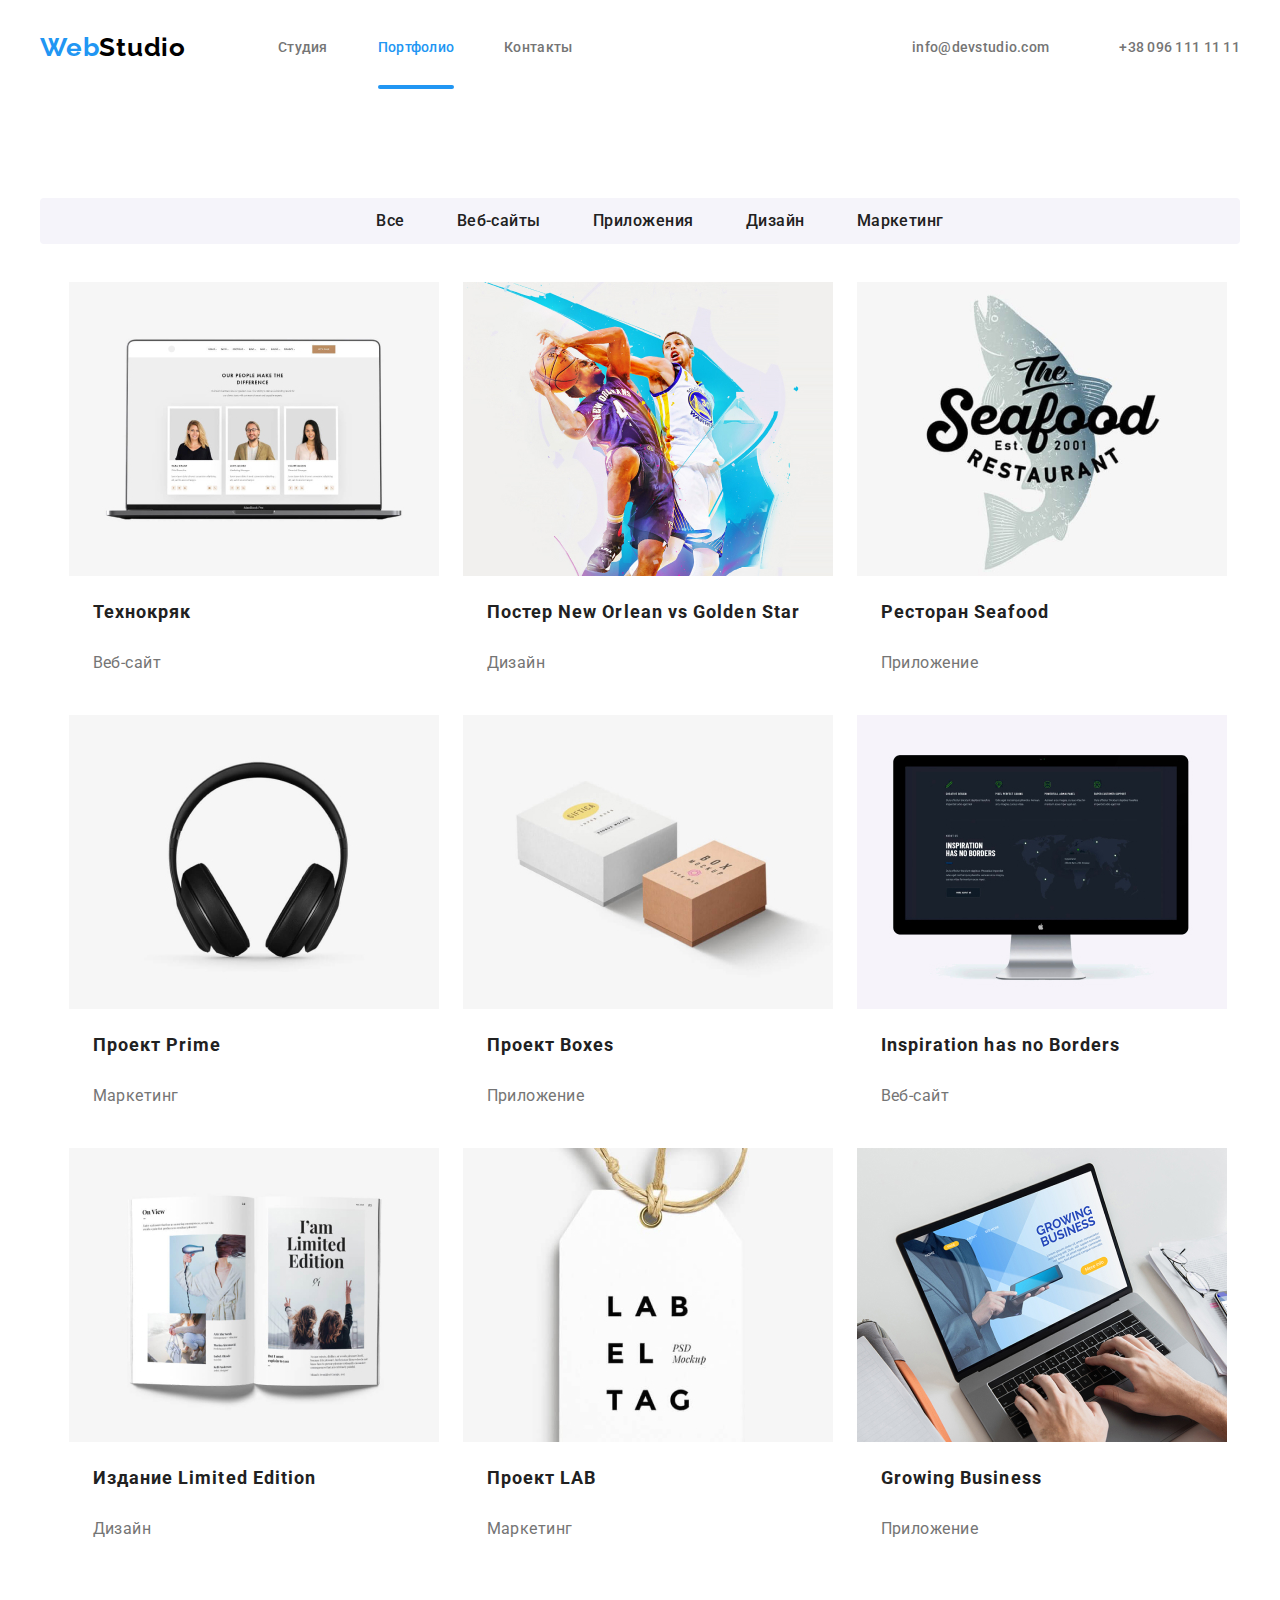
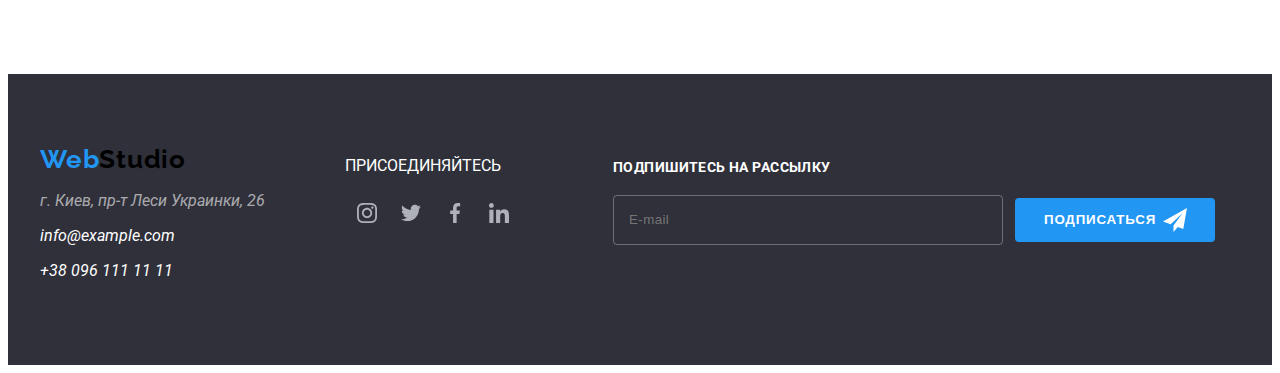
==== portfolio.html @ d3a1de67 "Add files via upload" ====
<!DOCTYPE html>
<html lang="en">
  <head>
    <meta charset="UTF-8" />
    <meta name="viewport" content="width=device-width, initial-scale=1.0" />
    <title>WebStudio</title>
    <link rel="stylesheet" href="./css/styles.css" />
    <link rel="preconnect" href="https://fonts.gstatic.com" />
    <link
      href="https://fonts.googleapis.com/css2?family=Roboto:wght@700;900&display=swap"
      rel="stylesheet"
    />
    <link rel="preconnect" href="https://fonts.gstatic.com" />
    <link
      href="https://fonts.googleapis.com/css2?family=Raleway:wght@700&display=swap"
      rel="stylesheet"
    />
    <style>
      a {
        color: #212121;
        text-decoration: none;
      }
      a:visited {
        color: #800080;
      }
      a:hover {
        color: #2196f3;
      }
    </style>
  </head>
  <body>
    <header class="page-header">
      <div class="container header">
        <!--Навігація-->
        <nav class="nav">
          <a class="logotype" href="./">
            <span class="logotype-part1">Web</span
            ><span class="logotype-part2">Studio</span>
          </a>

          <ul class="nav-items">
            <li>
              <a class="nav-item" href="./index.html">Студия</a>
            </li>
            <li class="active">
              <a class="nav-item" href="./portfolio.html">Портфолио</a>
            </li>
            <li><a class="nav-item" href="#Contacts">Контакты</a></li>
          </ul>
        </nav>

        <ul class="header-contacts">
          <li lang="en">
            <a class="header-contact" href="mailto:info@devstudio.com">
              <svg class="svg-contact" width="16" height="12">
                <use href="./images/svg/icons.svg#icon-mail-icon"></use>
              </svg>
              info@devstudio.com</a
            >
          </li>
          <li>
            <a class="header-contact" href="tel:+380961111111">
              <svg class="svg-contact" width="10" height="16">
                <use href="./images/svg/icons.svg#icon-phone-icon"></use>
              </svg>
              +38 096 111 11 11</a
            >
          </li>
        </ul>
      </div>
    </header>

    <main>
      <div class="portfolio-container">
        <div class="portfolio">
          <ul class="link-portfolio-menu">
            <li class="link-portfolio-list">Все</li>
            <li class="link-portfolio-list">Веб-сайты</li>
            <li class="link-portfolio-list">Приложения</li>
            <li class="link-portfolio-list">Дизайн</li>
            <li class="link-portfolio-list">Маркетинг</li>
          </ul>

          <div class="portfolio-items">
            <ul class="hr">
              <li class="portfolio-photo">
                <div class="container-portfolio-photo">
                  <img
                    src="./images/portfolio1.jpg"
                    alt="Технокряк"
                    class="image"
                  />
                  <div class="overlay">
                    <div class="text">
                      Технокряк это современная площадка распространения
                      коронавируса. Компании используют эту платформу для
                      цифрового шпионажа и атак на защищённые сервера
                      конкурентов.
                    </div>
                  </div>
                </div>
                <h3 class="portfolio-caption">Технокряк</h3>
                <p class="portfolio-text">Веб-сайт</p>
              </li>
              <li class="portfolio-photo">
                <div class="container-portfolio-photo">
                  <img
                    src="./images/portfolio2.jpg"
                    alt="Постер New Orlean vs Golden Star"
                    class="image"
                  />
                  <div class="overlay">
                    <div class="text">
                      Технокряк это современная площадка распространения
                      коронавируса. Компании используют эту платформу для
                      цифрового шпионажа и атак на защищённые сервера
                      конкурентов.
                    </div>
                  </div>
                </div>
                <h3 class="portfolio-caption">
                  Постер New Orlean vs Golden Star
                </h3>
                <p class="portfolio-text">Дизайн</p>
              </li>
              <li class="portfolio-photo">
                <div class="container-portfolio-photo">
                  <img
                    src="./images/portfolio3.jpg"
                    alt="Ресторан Seafood"
                    class="image"
                  />
                  <div class="overlay">
                    <div class="text">
                      Технокряк это современная площадка распространения
                      коронавируса. Компании используют эту платформу для
                      цифрового шпионажа и атак на защищённые сервера
                      конкурентов.
                    </div>
                  </div>
                </div>
                <h3 class="portfolio-caption">Ресторан Seafood</h3>
                <p class="portfolio-text">Приложение</p>
              </li>
              <li class="portfolio-photo">
                <div class="container-portfolio-photo">
                  <img
                    src="./images/portfolio4.jpg"
                    alt="Проект Prime"
                    class="image"
                  />
                  <div class="overlay">
                    <div class="text">
                      Технокряк это современная площадка распространения
                      коронавируса. Компании используют эту платформу для
                      цифрового шпионажа и атак на защищённые сервера
                      конкурентов.
                    </div>
                  </div>
                </div>
                <h3 class="portfolio-caption">Проект Prime</h3>
                <p class="portfolio-text">Маркетинг</p>
              </li>
              <li class="portfolio-photo">
                <div class="container-portfolio-photo">
                  <img
                    src="./images/portfolio5.jpg"
                    alt="Проект Boxes"
                    class="image"
                  />
                  <div class="overlay">
                    <div class="text">
                      Технокряк это современная площадка распространения
                      коронавируса. Компании используют эту платформу для
                      цифрового шпионажа и атак на защищённые сервера
                      конкурентов.
                    </div>
                  </div>
                </div>
                <h3 class="portfolio-caption">Проект Boxes</h3>
                <p class="portfolio-text">Приложение</p>
              </li>
              <li class="portfolio-photo">
                <div class="container-portfolio-photo">
                  <img
                    src="./images/portfolio6.jpg"
                    alt="Inspiration has no Borders"
                    class="image"
                  />
                  <div class="overlay">
                    <div class="text">
                      Технокряк это современная площадка распространения
                      коронавируса. Компании используют эту платформу для
                      цифрового шпионажа и атак на защищённые сервера
                      конкурентов.
                    </div>
                  </div>
                </div>
                <h3 class="portfolio-caption">Inspiration has no Borders</h3>
                <p class="portfolio-text">Веб-сайт</p>
              </li>
              <li class="portfolio-photo">
                <div class="container-portfolio-photo">
                  <img
                    src="./images/portfolio7.jpg"
                    alt="Издание Limited Edition"
                    class="image"
                  />
                  <div class="overlay">
                    <div class="text">
                      Технокряк это современная площадка распространения
                      коронавируса. Компании используют эту платформу для
                      цифрового шпионажа и атак на защищённые сервера
                      конкурентов.
                    </div>
                  </div>
                </div>
                <h3 class="portfolio-caption">Издание Limited Edition</h3>
                <p class="portfolio-text">Дизайн</p>
              </li>
              <li class="portfolio-photo">
                <div class="container-portfolio-photo">
                  <img
                    src="./images/portfolio8.jpg"
                    alt="Проект LAB"
                    class="image"
                  />
                  <div class="overlay">
                    <div class="text">
                      Технокряк это современная площадка распространения
                      коронавируса. Компании используют эту платформу для
                      цифрового шпионажа и атак на защищённые сервера
                      конкурентов.
                    </div>
                  </div>
                </div>
                <h3 class="portfolio-caption">Проект LAB</h3>
                <p class="portfolio-text">Маркетинг</p>
              </li>
              <li class="portfolio-photo">
                <div class="container-portfolio-photo">
                  <img
                    src="./images/portfolio9.jpg"
                    alt="Growing Business"
                    class="image"
                  />
                  <div class="overlay">
                    <div class="text">
                      Технокряк это современная площадка распространения
                      коронавируса. Компании используют эту платформу для
                      цифрового шпионажа и атак на защищённые сервера
                      конкурентов.
                    </div>
                  </div>
                </div>
                <h3 class="portfolio-caption">Growing Business</h3>
                <p class="portfolio-text">Приложение</p>
              </li>
            </ul>
          </div>
        </div>
      </div>
    </main>

    <footer>
      <div class="main-footer">
        <div class="footer">
          <div id="Contacts" class="thisfooter">
            <a class="logotype" href="./">
              <span class="logotype-part1">Web</span
              ><span class="logotype-part2">Studio</span>
            </a>
            <address class="address-block">
              <p>г. Киев, пр-т Леси Украинки, 26</p>
              <p>
                <a class="link-email-footer" href="info@example.com"
                  >info@example.com</a
                >
              </p>
              <p>
                <a class="link-tel-footer" href="tel:380961111111"
                  >+38 096 111 11 11</a
                >
              </p>
            </address>
          </div>
          <div class="socialfooter">
            <div class="socialfooter-title">ПРИСОЕДИНЯЙТЕСЬ</div>
            <div>
              <ul class="socialfooter-links">
                <li>
                  <button class="social-button-footer">
                    <svg class="button-icon" width="20" height="20">
                      <use href="./images/svg/icons.svg#icon-instagram"></use>
                    </svg>
                  </button>
                </li>
                <li>
                  <button class="social-button-footer">
                    <svg class="button-icon" width="20" height="20">
                      <use
                        href="./images/svg/icons.svg#icon-twitter"
                      ></use>
                    </svg>
                  </button>
                </li>
                <li>
                  <button class="social-button-footer">
                    <svg class="button-icon" width="20" height="20">
                      <use href="./images/svg/icons.svg#icon-facebook"></use>
                    </svg>
                  </button>
                </li>
                <li>
                  <button class="social-button-footer">
                    <svg class="button-icon" width="20" height="20">
                      <use href="./images/svg/icons.svg#icon-linkedin"></use>
                    </svg>
                  </button>
                </li>
              </ul>
            </div>
          </div>
          <div class="subscribe-footer">
            <div class="footer-secondary-title">Подпишитесь на рассылку</div>
            <form class="subscribe-form" name="subscribe-form" autocomplete="on">
              <input class="subscribe-input" id="subscribe" type="email" name="subscribe" placeholder="E-mail">
              <div class="subscribe-button-wrapper">
                <button class="subscribe-button" type="submit">ПОДПИСАТЬСЯ</button>
                <svg class="subscribe-svg" width="24" height="24">
                  <use href="./images/svg/icons.svg#icon-send"></use>
                </svg>
              </div>
            </form>
          </div>
        </div>
      </div>
    </footer>
  </body>
</html>
---- css/styles.css ----
:root {
  --main-text-color: #212121; /* цвет заголовка #212121 */
  --secondary-text-color: #757575; /* основной цвет текста #757575 */
  --main-background-color: #e5e5e5; /* основной цвет фона #E5E5E5 */
  --secondary-background-color: #2f303a; /* дополнительный цвет фона #2F303A */

  --active-link-color: #2196f3; /* цвет активной ссылки #2196F3 */
  --passive-link-color: #757575; /* цвет пассивной ссылки #757575 */
  --passive-link-color-footer: rgba(255, 255, 255, 0.6);
  --logo-main-color: #2196f3; /* лого цвет основной #2196F3 */
  --black-color: #000000; /* черный цвет #000000 */
  --white-color: #ffffff; /* белый цвет #FFFFFF */
  --light-grey-color: #f5f4fa; /* светло-серый цвет #F5F4FA */
  --border-color: #ececec; /* цвет границы #ECECEC */
  --banner-color: #2f303a; /* цвет фона за героем #2F303A */
  --border-color-outline: #eee; /* цвет границы #EEEEEE */
  --grey-color: #afb1b8; /*серый цвет #AFB1B8 */
  --passive-background-color: #afb1b8; /*цвет кнопки неактивный #AFB1B8 */
  --social-passive-footer-color: #fff; /*цвет кнопки социальной сети в футере неактивный #FFFFFF */
  --social-active-color: #fff; /*цвет кнопки социальной сети активный #FFFFFF */
  --social-bg-active-color: #2196f3; /*цвет фона социальной сети активный #2196F3 */
  --social-background-main-color: #fff; /*цвет фона социальной сети неактивный #FFFFFF */
  --social-background-footer-color: rgba(255, 255, 255, 0.1);
  --blue-color: #2196f3;

--standart-15px: 15px;
--standart-30px: 30px;
--standart-50px: 50px;
--standart-94px: 94px;
}

.focus {
  outline: none;
}

body {
  font-family: "Roboto", sans-serif;
  font-style: normal;
}

/* ------------------ */
.header .container {
  color: #ffffff;
}

.container {
  max-width: 1200px;
  padding-left: 15px;
  padding-right: 15px;
  margin-left: auto;
  margin-right: auto;
}

.logo-text {
  font-family: Raleway, sans-serif;
  font-size: 26px;
  font-weight: 700;
  line-height: 1.2;
  letter-spacing: 0.03em;
  color: var(--logo-main-color);
  text-decoration: none;
}

.top-logo-subtext {
  color: var(--black-color);
}

.bottom-logo-subtext {
  color: var(--white-text-color-1);
}

.page-header {
  position: sticky;
  top: 0;
  background-color: white;
  width: 100%;
  z-index: 1;
  border-bottom: 1px solid var(--white-back-color);
}

.header {
  display: flex;
  align-items: center;
  min-height: 80px;
  margin: auto;
  padding: 0 15px;
}

.logotype {
  padding-top: 24px;
  padding-bottom: 25px;
  font-family: Raleway, sans-serif;
  width: 145px;
  height: 31px;
  font-family: Raleway;
  font-style: normal;
  font-weight: 700;
  line-height: 1.2;
  font-size: 26px;
  line-height: 31px;
  letter-spacing: 0.03em;
  text-decoration: none;
}

.logotype-part1 {
  color: #2196f3;
}

.logotype-part2 {
  color: #000000;
}

.nav > .logotype {
  margin-right: 93px;
  padding: 13px 0;
}

.nav,
.nav-items,
.header-contacts {
  display: flex;
  align-items: center;
  padding: 0;
  margin: 0;
  list-style-type: none;
  color: #757575;
}

.nav-items li:not(:last-child),
.header-contacts li:not(:last-child) {
  margin-right: 50px;
}

.nav-item {
  color: var(--black-text-color);
  display: inline-block;
  text-decoration: none;
  font-weight: 500;
  font-size: 14px;
  line-height: 1.14;
  letter-spacing: 0.02em;
  padding: 32px 0;
  transition: color 250ms cubic-bezier(0.4, 0, 0.2, 1);
}

.header-contact {
  font-weight: 500;
  font-size: 14px;
  line-height: 1.14;
  letter-spacing: 0.02em;
  text-decoration: none;
  color: var(--grey-text-color);
  padding: 32px 0;
  display: flex;
  align-items: center;
  transition: color 250ms cubic-bezier(0.4, 0, 0.2, 1);
}

.svg-contact {
  margin-right: 10px;
  fill: currentColor;
}

.header-contacts {
  margin-left: auto;
}

.active > a::after {
  content: "";
  position: absolute;
  bottom: -1px;
  left: 0;
  display: block;
  text-decoration: underline;
  height: 4px;
  width: 100%;
  background-color: var(--blue-color);
  border-radius: 2px;
}

li.active > a {
  position: relative;
  color: var(--blue-color);
}

.header-contact:hover,
.header-contact:focus,
.nav-item:hover,
.nav-item:focus {
  color: var(--blue-color);
}

/*-------------------*/

.hero {
  text-align: center;
  min-height: 600px;
  max-width: 1600px;
  background-color: rgba(196, 196, 196, 1);
  background-image: linear-gradient(
      to right,
      rgba(47, 48, 58, 0.4),
      rgba(47, 48, 58, 0.4)
    ),
    url(../images/background-hero.jpg);
  background-position: center;
  background-repeat: no-repeat;
  background-size: cover;
}

.hero-title-container {
  width: 696px;
  margin-left: auto;
  margin-right: auto;
  padding: 0 1px;
}

.hero-title {
  position: absolute;
  padding-top: 200px;
  padding-bottom: 200px;
  width: 696px;
  height: 120px;
  top: 50%;
  left: 50%;
  transform: translate(-50%, -50%);
  font-weight: 900;
  font-size: 44px;
  line-height: 60px;
  text-align: center;
  letter-spacing: 0.06em;
  text-transform: uppercase;
  color: #ffffff;
}

.button-title {
  position: absolute;
  margin-top: 40px;
  width: 200px;
  height: 50px;
  top: 65%;
  left: 50%;
  font-weight: bold;
  font-size: 16px;
  line-height: 30px;
  transform: translate(-50%, -50%);
  color: #ffffff;
  background: #2196f3;
  box-shadow: 0px 4px 4px rgba(0, 0, 0, 0.15);
  border-radius: 4px;
}

.section-studio {
  display: block;
}

.features {
  padding-top: 94px;
  padding-bottom: 94px;
  /*padding-left: 10%;
  padding-right: 10%;
  width: auto;*/
  font-size: small;
  list-style-type: none;
  display: flex;
  justify-content: space-between;
}

.features li {
  width: 270px;
}

.features li:not(:last-child) {
  margin-right: 30px;
}

.features-names {
  padding-bottom: 10px;
  height: 16px;
  left: 515px;
  top: 774px;
  font-family: Roboto;
  font-style: normal;
  font-weight: bold;
  font-size: 14px;
  line-height: 16px;
  letter-spacing: 0.03em;
  text-transform: uppercase;
  color: #212121;
}

.features-text {
  height: 75px;
  left: 515px;
  top: 800px;
  font-family: Roboto;
  font-style: normal;
  font-weight: normal;
  font-size: 14px;
  line-height: 24px;
  letter-spacing: 0.03em;
  color: #757575;
}

.features-icon {
  padding-left: 100px;
  padding-right: 100px;
  padding-bottom: 30px;
  width: 70px;
  height: 70px;
  cursor: pointer;
  fill: currentColor;
  justify-content: center;
}

.ourworking {
  padding-top: 100px;
  padding-bottom: 50px;
  /*padding-left: 10%;
  padding-right: 10%;*/
  /*width: 100%;*/
  align-content: center;
  font-size: small;
  list-style-type: none;
  display: flex;
  justify-content: center;
}

.ourworking-card {
  margin: 0 15px;
}

.ourworking-card-container {
  position: relative;
}

.ourworking-desription {
  position: absolute;
  bottom: 3px;
  padding-top: 27px;
  padding-bottom: 27px;
  left: 0px;
  right: 0px;
  background-color: black;
  color: white;
  padding-left: 20px;
  padding-right: 20px;
  color: #ffffff;
  font-style: normal;
  font-weight: bold;
  font-size: 14px;
  line-height: 16px;
  text-align: center;
  letter-spacing: 0.03em;
  text-transform: uppercase;
  background: rgba(47, 48, 58, 0.8);
}

.working-command-section {  
  padding: 0 15px;
  margin: 20px auto;
  display: flex;
  justify-content: center;
}

.team-section {
  padding-top: 94px;
  background: var(--light-grey-color);
  margin: auto;
  display: block;
  text-align: center;
  max-width: 100%;
}

.ourcommand {
  padding-top: 100px;
  padding-bottom: 50px;
  /*padding-left: 10%;
  padding-right: 10%;*/
  /*width: 100%;*/
  margin: 15px;
  align-content: center;
  text-align: center;
  font-size: small;
  list-style-type: none;
  display: flex;
  justify-content: center;
}

.working-command-title {
  position: absolute;
  align-content: center;
  color: #212121;
  left: 50%;
  transform: translate(-50%, 0);
  font-family: Roboto;
  font-style: normal;
  font-size: 36px;
  line-height: 18.75px;
  text-align: center;
  letter-spacing: 0.03em;
}

.ourcommand-names {
  padding-top: 30px;
  align-content: center;
  color: #212121;
  font-family: Roboto;
  font-style: normal;
  font-size: 16px;
  line-height: 18.75px;
  text-align: center;
  letter-spacing: 0.03em;
}

.working-command-list {
  padding-left: 30px;
  padding-top: 50px;
  padding-bottom: 24px;
}

.ourcommand-profi {
  color: #757575;
}

/* Постійні клієнти */
.clients-section {
  padding-top: 94px;
  display: block;
  width: 100%;
}

.clients-title {
  display: block;
  font-weight: bold;
  font-size: 36px;
  line-height: 1.167;
  letter-spacing: 0.03em;
}

.clients-set {
  padding-top: 100px;
  padding-bottom: 100px;
  margin: 0;
  list-style: none;
  display: flex;
  flex-wrap: wrap;
  justify-content: space-between;
}

.clients-item {
  margin-top: var(--standart-50px);
  background: var(--white-color);
  border: 1px solid var(--grey-color);
  box-sizing: border-box;
  border-radius: 4px;
  max-width: 210px;
  min-width: 170px;
  cursor: pointer;
  fill: currentColor;
  height: 90px;
  display: flex;
  justify-content: center;
  align-items: center;
  color: var(--passive-background-color);
  transition: color 250ms cubic-bezier(0.4, 0, 0.2, 1),
    border 250ms cubic-bezier(0.4, 0, 0.2, 1);
}

.clients-item:not(:last-child) {
  margin-right: var(--standart-15px);     /* !!!!! 30px*/
}

.clients-item:hover {
  color: var(--active-link-color);
  border: 1px solid var(--active-link-color);
}

.clients-icon {
  fill: currentColor;
  padding: 0 12px;
}

.img-size {
  width: 100%;
}

.link-study {
  padding-left: 30px;
  padding-top: 5px;
  font-family: Roboto;
  font-style: normal;
  font-weight: 500;
  font-size: 14px;
  line-height: 16px;
  letter-spacing: 0.02em;
  color: rgba(21, 21, 21, 0.6);
  text-decoration: none;
}

.link-portfolio {
  padding-left: 20px;
  padding-top: 5px;
  font-family: Roboto;
  font-style: normal;
  font-weight: 500;
  font-size: 14px;
  line-height: 16px;
  letter-spacing: 0.02em;
  color: rgba(21, 21, 21, 0.6);
  text-decoration: none;
}

.link-contacts {
  padding-left: 20px;
  padding-top: 5px;
  font-family: Roboto;
  font-style: normal;
  font-weight: 500;
  font-size: 14px;
  line-height: 16px;
  letter-spacing: 0.02em;
  color: rgba(21, 21, 21, 0.6);
  text-decoration: none;
}

.link-email {
  padding-left: 100px;
  padding-top: 5px;
  text-decoration: none;
  color: rgba(21, 21, 21, 0.6);
}

.link-tel {
  padding-left: 30px;
  padding-top: 5px;
  text-decoration: none;
  color: rgba(21, 21, 21, 0.6);
}

.thisfooter {
  background-color: #2f303a;
  padding-top: 60px;
  padding-bottom: 60px;
  color: #ffffff;
}

.address-block {
  color: rgba(255, 255, 255, 0.6);
}

.link-email-footer {
  padding-top: 5px;
  text-decoration: none;
  color: #ffffff;
}

.link-tel-footer {
  padding-top: 5px;
  text-decoration: none;
  color: #ffffff;
}

.portfolio {
  padding-top: 94px;
  padding-bottom: 94px;
  /*margin-left: 10%;
  margin-right: 10%;*/
  align-self: center;
}

.link-portfolio-menu {
  background: var(--light-grey-color);
  color: var(--main-text-color);
  font-size: small;
  align-self: auto;
  text-align: center;
  list-style-type: none;
  display: flex;
  font-style: normal;
  font-weight: 500;
  font-size: 16px;
  line-height: 1.625;
  border-radius: 4px;
  letter-spacing: 0.03em;
  justify-content: center;
}

.link-portfolio-list {
  padding-left: 22px;
  padding-right: 22px;
  padding-top: 6px;
  padding-bottom: 6px;
  margin: 4px;
}

.link-portfolio-list:hover {
  color: var(--white-color);
  background: var(--active-link-color);
  box-shadow: 0px 3px 1px rgba(0, 0, 0, 0.1), 0px 1px 2px rgba(0, 0, 0, 0.08),
    0px 2px 2px rgba(0, 0, 0, 0.12);
}

.portfolio-photo {
  top: 262px;
  display: inline-table;
  margin-top: 15px;
  margin-left: 15px;
  padding: 3px;
  flex-basis: auto;
}

.portfolio-photo:hover {
  box-shadow: 0 0 10px rgba(0, 0, 0, 1);
}

.portfolio-caption {
  padding-left: 24px;
  font-family: Roboto;
  font-style: normal;
  font-weight: bold;
  font-size: 18px;
  line-height: 36px;
  letter-spacing: 0.06em;
  color: #212121;
  text-align: start;
}

.portfolio-text {
  padding-left: 24px;
  font-family: Roboto;
  font-style: normal;
  font-weight: normal;
  font-size: 16px;
  line-height: 30px;
  letter-spacing: 0.03em;
  color: #757575;
  text-align: start;
}

.portfolio-items {
  text-align: center;
  align-self: center;
  font-size: small;
}

.portfolio-container {
  max-width: 1200px;
  padding-left: 15px;
  padding-right: 15px;
  margin-left: auto;
  margin-right: auto;
}

.hr {
  padding: 4px;
  flex-wrap: wrap;
}

.socialnetworks-links {
  padding-left: 32px;
  padding-right: 32px;
  padding-top: 16px;
  padding-bottom: 30px;
  list-style-type: none;
  display: flex;
  justify-content: space-between;
}

.socialnetworks-item {
  margin: 0 5px;
}

.socialnetworks-item:hover {
  color: var(--blue-color);
}

.socialfooter {
  background-color: #2f303a;
  padding-top: 72px;
  padding-bottom: 100px;
  color: #ffffff;
  margin: 10px;
}

.socialfooter-links {
  padding-left: 70px;
  list-style-type: none;
  display: flex;
  margin-top: 16px;
  justify-content: space-between;
}

.socialfooter-title {
  padding-left: 70px;
  color: #ffffff;
}

.footer {
  background-color: #2f303a;
  display: flex;
  align-items: center;
  width: 1200px;
  min-height: 80px;
  margin: auto;
  padding: 0 15px;
}

.main-footer {
  background-color: #2f303a;
  position: sticky;
  top: 0;
  width: 100%;
  z-index: 1;
  border-bottom: 1px solid var(--white-back-color);
}

.container-portfolio-photo {
  position: relative;
  width: 100%;
  overflow: hidden;
}

.image {
  display: block;
  width: 100%;
  height: 100%;
}

.overlay {
  position: absolute;
  top: 100%;
  left: 0;
  height: 100%;
  width: 100%;
  opacity: 0;
  transition: top 0.3s;
  transition: 0.75s ease;
  background: rgba(33, 150, 243, 0.8);
}

.container-portfolio-photo:hover .overlay {
  opacity: 1;
  top: 0;
}

.text {
  position: absolute;
  padding-left: 22px;
  padding-right: 22px;
  padding-top: 63px;
  padding-bottom: 63px;
  text-align: left;
  font-style: normal;
  font-weight: normal;
  font-size: 18px;
  line-height: 28px;
  letter-spacing: 0.03em;
  color: #ffffff;
}

.team-members-li:not(:last-child) {
  margin-right: 30px;
}

.team-members-li {
  border-radius: 0px 0px 4px 4px;
  width: 270px;
  margin: 0 15px;
  box-shadow: 0 0 10px rgba(0, 0, 0, 1);
}

.member-img-thumb img {
  display: block;
  max-width: 100%;
}

.team-member-name {
  font-weight: 500;
  font-size: 16px;
  line-height: 1.19;
  letter-spacing: 0.03em;
  color: #212121;
  margin: 0;
  margin-bottom: 10px;
  text-align: center;
}

.team-member-position {
  font-weight: normal;
  font-size: 16px;
  line-height: 1.19;
  letter-spacing: 0.03em;
  color: #757575;
  text-align: center;
  margin: 0;
  margin-bottom: 16px;
}

.member-info {
  padding: 10px 10px;
}

.social {
  padding-left: 32px;
  padding-right: 32px;
  padding-top: 16px;
  padding-bottom: 30px;
  list-style-type: none;
  display: inline-flex;
  justify-content: space-between;
}

.social-button {
  color: var(--passive-background);
  background: var(--social-background-main-color);
}

.social-button,
.social-button-footer {
  padding: 0;
  border: 0;
  width: 44px;
  height: 44px;
  border-radius: 50%;
  cursor: pointer;
  align-items: flex-start;
  display: inline-block;
  text-align: center;
  color: var(--grey-color);
  transition: color 250ms cubic-bezier(0.4, 0, 0.2, 1),
    background 250ms cubic-bezier(0.4, 0, 0.2, 1);
}

.social-button-footer {
  background: transparent;
}

.button-icon {
  width: 20px;
  height: 20px;
  fill: currentColor;
  text-align: center;
  margin: 12px;
}

.social-button:hover,
.social-button-footer:hover {
  color: var(--social-active-color);
  background: var(--social-bg-active-color);
}

.footer-secondary-title {
  display: block;
  font-style: normal;
  font-weight: bold;
  font-size: 14px;
  line-height: 16px;
  letter-spacing: 0.03em;
  text-transform: uppercase;
  color: var(--white-text-color-1);
  margin: 0;
  margin-bottom: 20px;
}

.subscribe-form {
  display: flex;
  align-items: baseline;
}

.subscribe-input {
  width: 358px;
  padding: 14px 15px;
  margin-right: 12px;
  background-color: inherit;
  outline: none;
  border: 1px solid rgba(255, 255, 255, 0.3);
  border-radius: 4px;
  line-height: 20px;
  letter-spacing: 0.03em;
  color: var(--white-text-color-1);
  transition: border-color 250ms cubic-bezier(0.4, 0, 0.2, 1);
}

.subscribe-input:hover,
.subscribe-input:focus {
  border-color: rgba(33, 150, 243, 1);
}

.subscribe-button {
  font-weight: bold;
  line-height: 1.875;
  letter-spacing: 0.06em;
  color: var(--white-text-color-1);
  background-color: var(--blue-color);
  border: none;
  border-radius: 4px;
  padding: 10px 28px 10px 29px;
  width: 200px;
  text-align: start;
  transition: background-color 250ms cubic-bezier(0.4, 0, 0.2, 1);
}

.subscribe-button:hover,
.subscribe-button:focus {
  cursor: pointer;
}

.subscribe-button-wrapper {
  position: relative;
  margin: 0;
}

.subscribe-svg {
  position: absolute;
  top: 50%;
  right: 28px;
  transform: translateY(-50%);
}

.subscribe-footer {
  background-color: #2f303a;
  padding-left: 72px;
  padding-top: 64px;
  padding-bottom: 100px;
  color: #ffffff;
  margin: 10px;
}

.footer-secondary-title {
  /*padding-left: 15px;*/
  color: #ffffff;
}

.backdrop {
  position: fixed;
  top: 0;
  left: 0;
  width: 100%;
  height: 100%;
  background-color: rgba(0, 0, 0, 0.2);
  opacity: 1;
  transition: opacity 250ms cubic-bezier(0.4, 0, 0.2, 1);
  z-index: 2;
}

.backdrop.is-hidden {
  opacity: 0;
  pointer-events: none;
  /* visibility: hidden; */
}

.backdrop.is-hidden .modal {
  transform: translate(-50%, -50%) scale(2);
}

.modal {
  position: absolute;
  top: 50%;
  left: 50%;
  transform: translate(-50%, -50%) scale(1);
  /*min-width: 528px;
  min-height: 581px;*/
  padding: 40px;
  background: #ffffff;
  transition: transform 250ms cubic-bezier(0.4, 0, 0.2, 1);
  border-radius: 4px;
}

.button-close-modal {
  height: 11px;
  width: 11px;
  margin-top: 17px;
  margin-right: 17px;
  margin-left: 490px;
  border: 1px;
}

.modal-close {
  position: absolute;
  top: 8px;
  right: 8px;
  display: flex;
  padding: 5px;
  border: 1px solid rgba(0, 0, 0, 0.1);
  border-radius: 50%;
  cursor: pointer;
  background-color: inherit;
  transition: fill 250ms cubic-bezier(0.4, 0, 0.2, 1);
}

.modal-close:hover,
.modal-close:focus {
  fill: var(--blue-color);
}

.modal-title {
  font-style: normal;
  font-size: 20px;
  line-height: 23px;
  letter-spacing: 0.03em;
  margin: 0;
  margin-bottom: 12px;
  color: var(--black-text-color);
}

.name-wrapper,
.phone-wrapper,
.mail-wrapper,
.comment-wrapper {
  display: flex;
  flex-direction: column;
}

.name-wrapper,
.phone-wrapper,
.mail-wrapper {
  margin-bottom: 10px;
}

.modal-form label {
  font-style: normal;
  font-weight: normal;
  font-size: 12px;
  line-height: 1.166;
  letter-spacing: 0.01em;
  color: rgba(117, 117, 117, 1);
  margin-bottom: 4px;
}

.input-wrapper {
  position: relative;
}

.input-wrapper input {
  width: 448px;
  padding: 12px 12px 12px 42px;
  border: 1px solid rgba(33, 33, 33, 0.2);
  border-radius: 4px;
  font-size: 12px;
  line-height: 1.333;
  transition: border-color 250ms cubic-bezier(0.4, 0, 0.2, 1);
}

.input-wrapper svg {
  position: absolute;
  top: 50%;
  width: auto;
  left: 12px;
  transform: translateY(-50%);
  fill: currentColor;  
  transition: fill 250ms cubic-bezier(0.4, 0, 0.2, 1);
}

.input-wrapper input:hover,
.input-wrapper input:focus {
  border-color: var(--blue-color);
}

.input-wrapper input:hover + svg,
.input-wrapper input:focus + svg {
  fill: var(--blue-color);
}

.comment-wrapper textarea {
  resize: none;
  /*width: 100%;*/
  height: 120px;
  border: 0.5px solid rgba(33, 33, 33, 0.2);
  border-radius: 4px;
  margin-bottom: 20px;
  padding: 12px 16px;
  transition: border-color 250ms cubic-bezier(0.4, 0, 0.2, 1),
    color 250ms cubic-bezier(0.4, 0, 0.2, 1);
}

.comment-wrapper textarea:hover,
.comment-wrapper textarea:focus {
  border-color: var(--blue-color);
}

.comment-wrapper textarea:hover::placeholder,
.comment-wrapper textarea:focus::placeholder {
  color: var(--blue-color);
}

.modal-send-button {
  margin-top: 30px;
  font-weight: bold;
  font-size: 16px;
  line-height: 1.875;
  border: none;
  border-radius: 4px;
  letter-spacing: 0.06em;
  margin-left: auto;
  margin-right: auto;
  padding: 10px 55px 10px;
  min-width: 200px;
  display: flex;
  justify-content: center;
  background-color: var(--blue-color);
  color: var(--white-color);
  box-shadow: 0px 4px 4px rgba(0, 0, 0, 0.15);
  transition: background-color 250ms cubic-bezier(0.4, 0, 0.2, 1);
}

.checkbox-wrapper {
  margin: 0 11px 30px 12px;
}

.checkbox-svg {
  cursor: pointer;
  fill: none;
  opacity: 0.3;
  margin-right: 0.38px;
  transition: fill 250ms cubic-bezier(0.4, 0, 0.2, 1),
    opacity 250ms cubic-bezier(0.4, 0, 0.2, 1);
}

.checkbox-label:hover .checkbox-svg,
.checkbox:focus + .checkbox-svg {
  opacity: 1;
}

.checkbox:checked + .checkbox-svg {
  border: none;
  fill: var(--blue-color);
  opacity: 1;
}

.checkbox-wrapper .checkbox-label {
  display: flex;
  align-items: center;
  margin: 0;
  font-size: 14px;
  line-height: 1.714;
  letter-spacing: 0.03em;
  color: var(--grey-color);
  cursor: pointer;
}

.checkbox-label a {
  color: var(--blue-color);
  opacity: 0.7;
  margin-left: 5px;
  transition: opacity 250ms cubic-bezier(0.4, 0, 0.2, 1);
}

.checkbox-label a:focus,
.checkbox-label a:hover {
  opacity: 1;
}

.checkbox-label:hover a {
  opacity: 1;
}
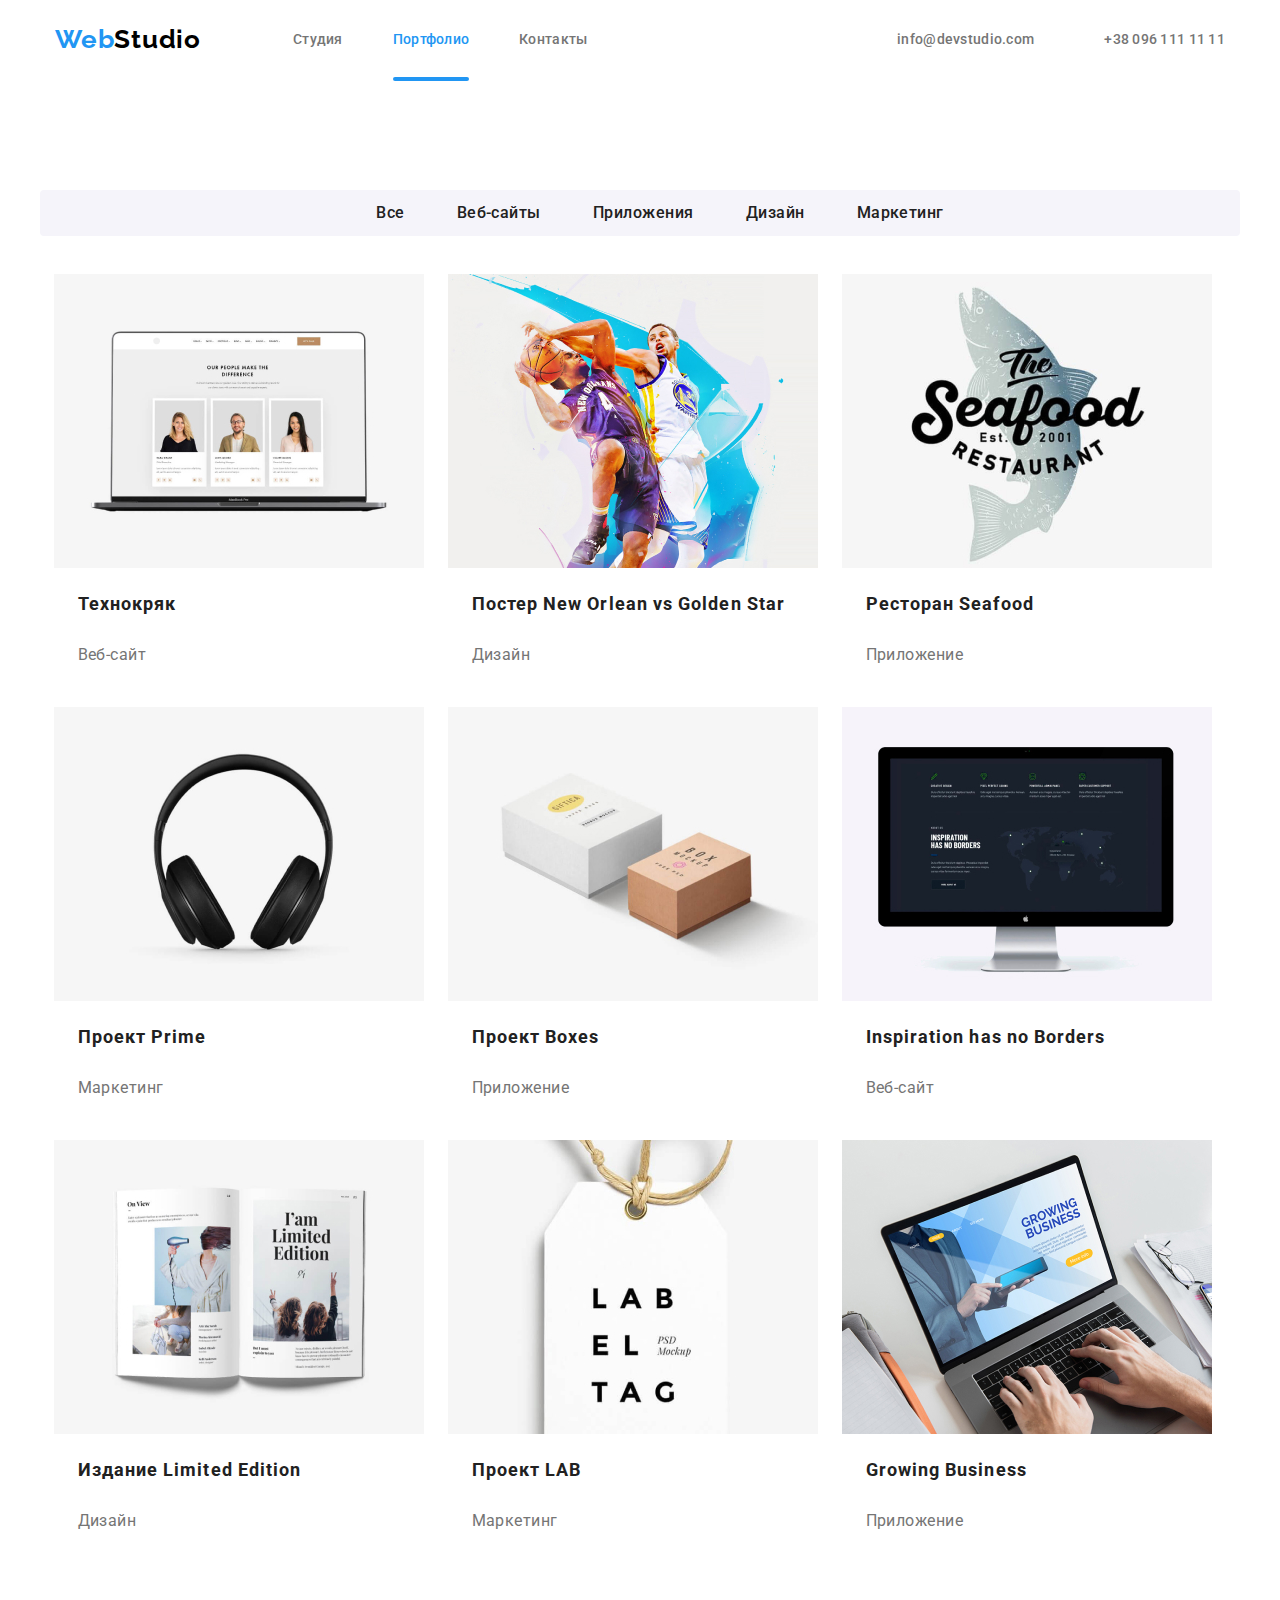
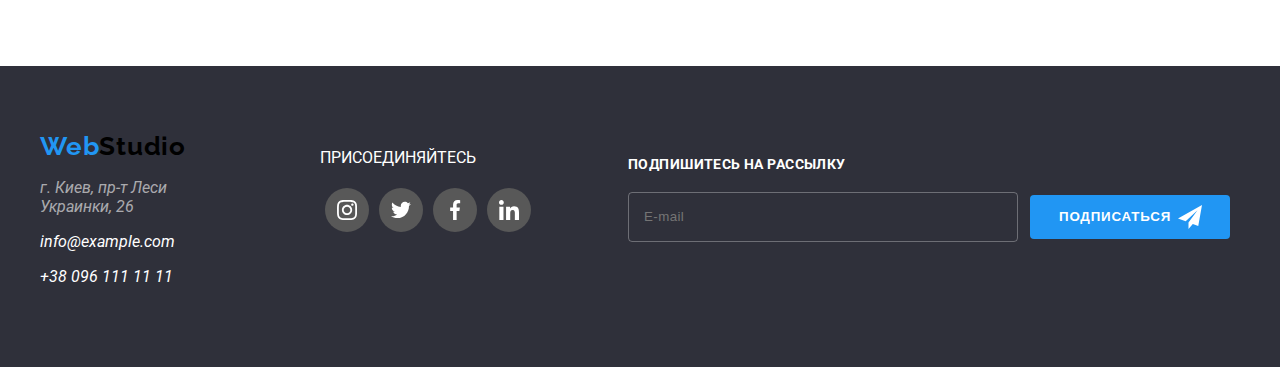
==== commit 9bfd5bde: "Add files via upload" ====
--- a/portfolio.html
+++ b/portfolio.html
@@ -298,9 +298,7 @@
                 <li>
                   <button class="social-button-footer">
                     <svg class="button-icon" width="20" height="20">
-                      <use
-                        href="./images/svg/icons.svg#icon-twitter"
-                      ></use>
+                      <use href="./images/svg/icons.svg#icon-twitter"></use>
                     </svg>
                   </button>
                 </li>
@@ -323,10 +321,22 @@
           </div>
           <div class="subscribe-footer">
             <div class="footer-secondary-title">Подпишитесь на рассылку</div>
-            <form class="subscribe-form" name="subscribe-form" autocomplete="on">
-              <input class="subscribe-input" id="subscribe" type="email" name="subscribe" placeholder="E-mail">
+            <form
+              class="subscribe-form"
+              name="subscribe-form"
+              autocomplete="on"
+            >
+              <input
+                class="subscribe-input"
+                id="subscribe"
+                type="email"
+                name="subscribe"
+                placeholder="E-mail"
+              />
               <div class="subscribe-button-wrapper">
-                <button class="subscribe-button" type="submit">ПОДПИСАТЬСЯ</button>
+                <button class="subscribe-button" type="submit">
+                  ПОДПИСАТЬСЯ
+                </button>
                 <svg class="subscribe-svg" width="24" height="24">
                   <use href="./images/svg/icons.svg#icon-send"></use>
                 </svg>
--- a/css/styles.css
+++ b/css/styles.css
@@ -23,10 +23,10 @@
   --social-background-footer-color: rgba(255, 255, 255, 0.1);
   --blue-color: #2196f3;
 
---standart-15px: 15px;
---standart-30px: 30px;
---standart-50px: 50px;
---standart-94px: 94px;
+  --standart-15px: 15px;
+  --standart-30px: 30px;
+  --standart-50px: 50px;
+  --standart-94px: 94px;
 }
 
 .focus {
@@ -36,6 +36,7 @@
 body {
   font-family: "Roboto", sans-serif;
   font-style: normal;
+  margin: 0;
 }
 
 /* ------------------ */
@@ -44,11 +45,11 @@
 }
 
 .container {
-  max-width: 1200px;
-  padding-left: 15px;
-  padding-right: 15px;
-  margin-left: auto;
-  margin-right: auto;
+  width: 1200px;
+  padding: 0 15px;
+  margin: 0 auto;
+  box-sizing: border-box;
+  display: flex;
 }
 
 .logo-text {
@@ -356,7 +357,7 @@
   background: rgba(47, 48, 58, 0.8);
 }
 
-.working-command-section {  
+.working-command-section {
   padding: 0 15px;
   margin: 20px auto;
   display: flex;
@@ -427,7 +428,6 @@
 .clients-section {
   padding-top: 94px;
   display: block;
-  width: 100%;
 }
 
 .clients-title {
@@ -449,9 +449,9 @@
 }
 
 .clients-item {
-  margin-top: var(--standart-50px);
-  background: var(--white-color);
-  border: 1px solid var(--grey-color);
+  margin-top: 50px;
+  background: #ffffff;
+  border: 1px solid #afb1b8;
   box-sizing: border-box;
   border-radius: 4px;
   max-width: 210px;
@@ -462,13 +462,13 @@
   display: flex;
   justify-content: center;
   align-items: center;
-  color: var(--passive-background-color);
+  color: #afb1b8;
   transition: color 250ms cubic-bezier(0.4, 0, 0.2, 1),
     border 250ms cubic-bezier(0.4, 0, 0.2, 1);
 }
 
 .clients-item:not(:last-child) {
-  margin-right: var(--standart-15px);     /* !!!!! 30px*/
+  margin-right: 15px;
 }
 
 .clients-item:hover {
@@ -605,7 +605,7 @@
   top: 262px;
   display: inline-table;
   margin-top: 15px;
-  margin-left: 15px;
+  margin-right: 15px;
   padding: 3px;
   flex-basis: auto;
 }
@@ -689,6 +689,10 @@
   display: flex;
   margin-top: 16px;
   justify-content: space-between;
+}
+
+.socialfooter-links li {
+  margin: 5px;
 }
 
 .socialfooter-title {
@@ -811,9 +815,22 @@
   justify-content: space-between;
 }
 
+.social li {
+  margin: 5px;
+}
+
+.social li:not(:last-child) {
+  margin-right: 0px;
+}
+
 .social-button {
-  color: var(--passive-background);
+  color: var(--passive-background-color);
   background: var(--social-background-main-color);
+}
+
+.social-button-footer {
+  color: #ffffff;
+  background: rgb(88, 88, 88);
 }
 
 .social-button,
@@ -827,13 +844,14 @@
   align-items: flex-start;
   display: inline-block;
   text-align: center;
-  color: var(--grey-color);
   transition: color 250ms cubic-bezier(0.4, 0, 0.2, 1),
     background 250ms cubic-bezier(0.4, 0, 0.2, 1);
 }
 
-.social-button-footer {
-  background: transparent;
+.social-button:hover,
+.social-button-footer:hover {
+  color: var(--social-active-color);
+  background: var(--social-bg-active-color);
 }
 
 .button-icon {
@@ -842,12 +860,6 @@
   fill: currentColor;
   text-align: center;
   margin: 12px;
-}
-
-.social-button:hover,
-.social-button-footer:hover {
-  color: var(--social-active-color);
-  background: var(--social-bg-active-color);
 }
 
 .footer-secondary-title {
@@ -1048,7 +1060,7 @@
   width: auto;
   left: 12px;
   transform: translateY(-50%);
-  fill: currentColor;  
+  fill: currentColor;
   transition: fill 250ms cubic-bezier(0.4, 0, 0.2, 1);
 }
 
